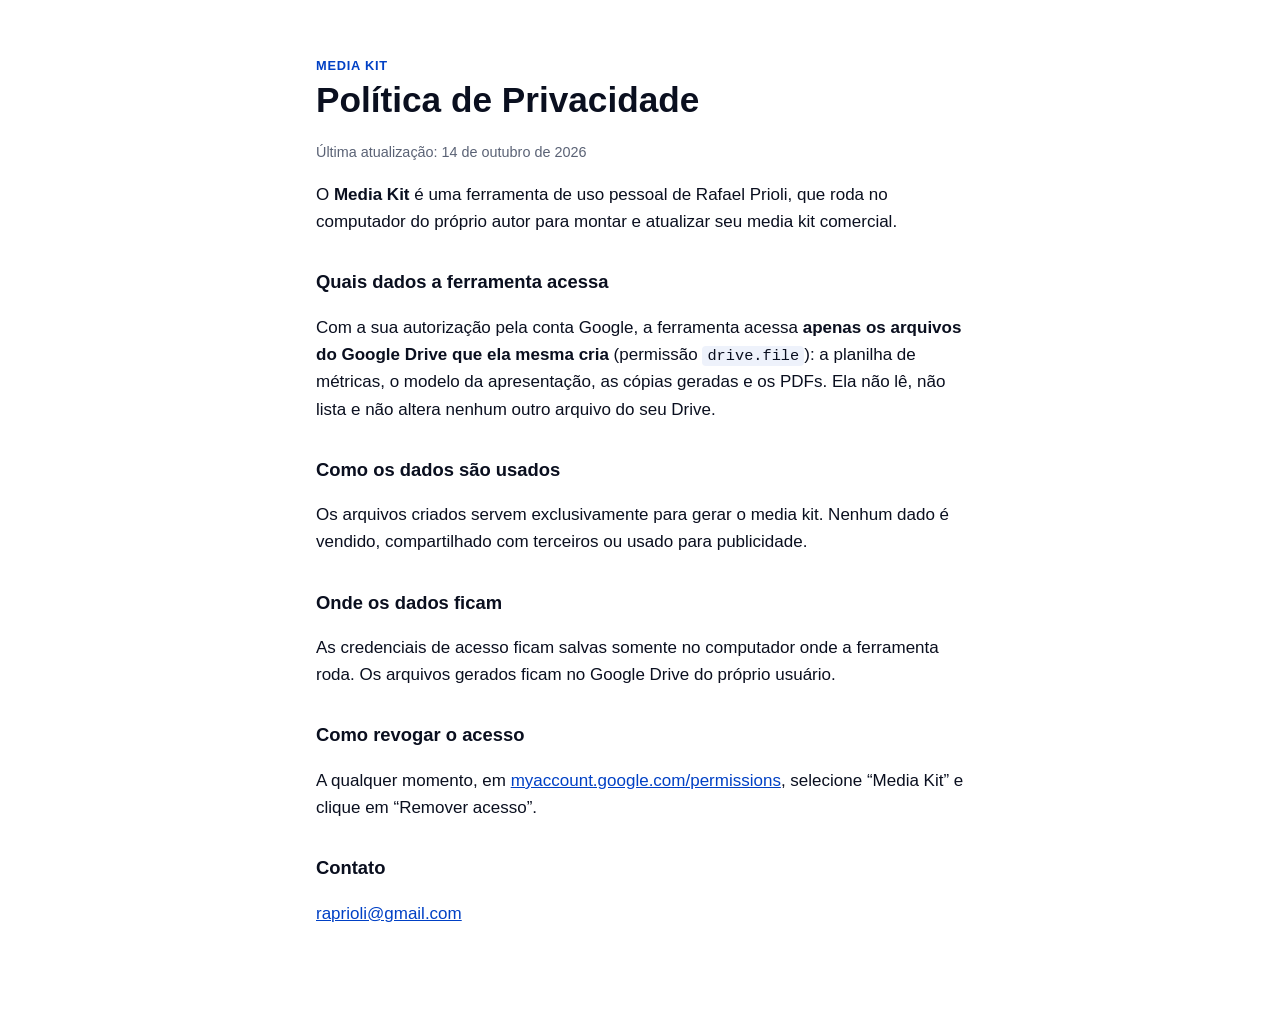
==== privacidade.html @ ebc4533e "Página inicial e política de privacidade do Media Kit Co-Authored-By: Claude Opus 5.5 <noreply@anthr" ====
<!doctype html>
<html lang="pt-BR">
<head>
<meta charset="utf-8">
<meta name="viewport" content="width=device-width, initial-scale=1">
<title>Política de Privacidade · Media Kit</title>
<link rel="stylesheet" href="estilo.css">
</head>
<body>
<main>
  <p class="rotulo"><a href="index.html">Media Kit</a></p>
  <h1>Política de Privacidade</h1>
  <p class="data">Última atualização: 14 de outubro de 2026</p>

  <p>O <strong>Media Kit</strong> é uma ferramenta de uso pessoal de Rafael Prioli,
  que roda no computador do próprio autor para montar e atualizar seu media kit comercial.</p>

  <h2>Quais dados a ferramenta acessa</h2>
  <p>Com a sua autorização pela conta Google, a ferramenta acessa <strong>apenas os
  arquivos do Google Drive que ela mesma cria</strong> (permissão <code>drive.file</code>):
  a planilha de métricas, o modelo da apresentação, as cópias geradas e os PDFs.
  Ela não lê, não lista e não altera nenhum outro arquivo do seu Drive.</p>

  <h2>Como os dados são usados</h2>
  <p>Os arquivos criados servem exclusivamente para gerar o media kit. Nenhum dado é
  vendido, compartilhado com terceiros ou usado para publicidade.</p>

  <h2>Onde os dados ficam</h2>
  <p>As credenciais de acesso ficam salvas somente no computador onde a ferramenta roda.
  Os arquivos gerados ficam no Google Drive do próprio usuário.</p>

  <h2>Como revogar o acesso</h2>
  <p>A qualquer momento, em
  <a href="https://myaccount.google.com/permissions">myaccount.google.com/permissions</a>,
  selecione “Media Kit” e clique em “Remover acesso”.</p>

  <h2>Contato</h2>
  <p><a href="mailto:raprioli@gmail.com">raprioli@gmail.com</a></p>
</main>
</body>
</html>
---- estilo.css ----
:root { --azul: #0040C5; --tinta: #0A0F1F; --cinza: #5A6275; }
* { box-sizing: border-box; }
body { margin: 0; background: #fff; color: var(--tinta);
       font: 17px/1.6 -apple-system, "Segoe UI", Roboto, Arial, sans-serif; }
main { max-width: 680px; margin: 0 auto; padding: 56px 16px 80px; }
h1 { font-size: 2.2rem; line-height: 1.15; margin: 4px 0 20px; }
h2 { font-size: 1.15rem; margin: 32px 0 6px; }
a { color: var(--azul); }
.rotulo { color: var(--azul); font-weight: 700; font-size: .8rem; letter-spacing: .06em;
          text-transform: uppercase; margin: 0; }
.rotulo a { text-decoration: none; }
.data, footer { color: var(--cinza); font-size: .9rem; }
footer { margin-top: 40px; }
code { background: #EEF2FB; padding: 1px 5px; border-radius: 4px; font-size: .9em; }
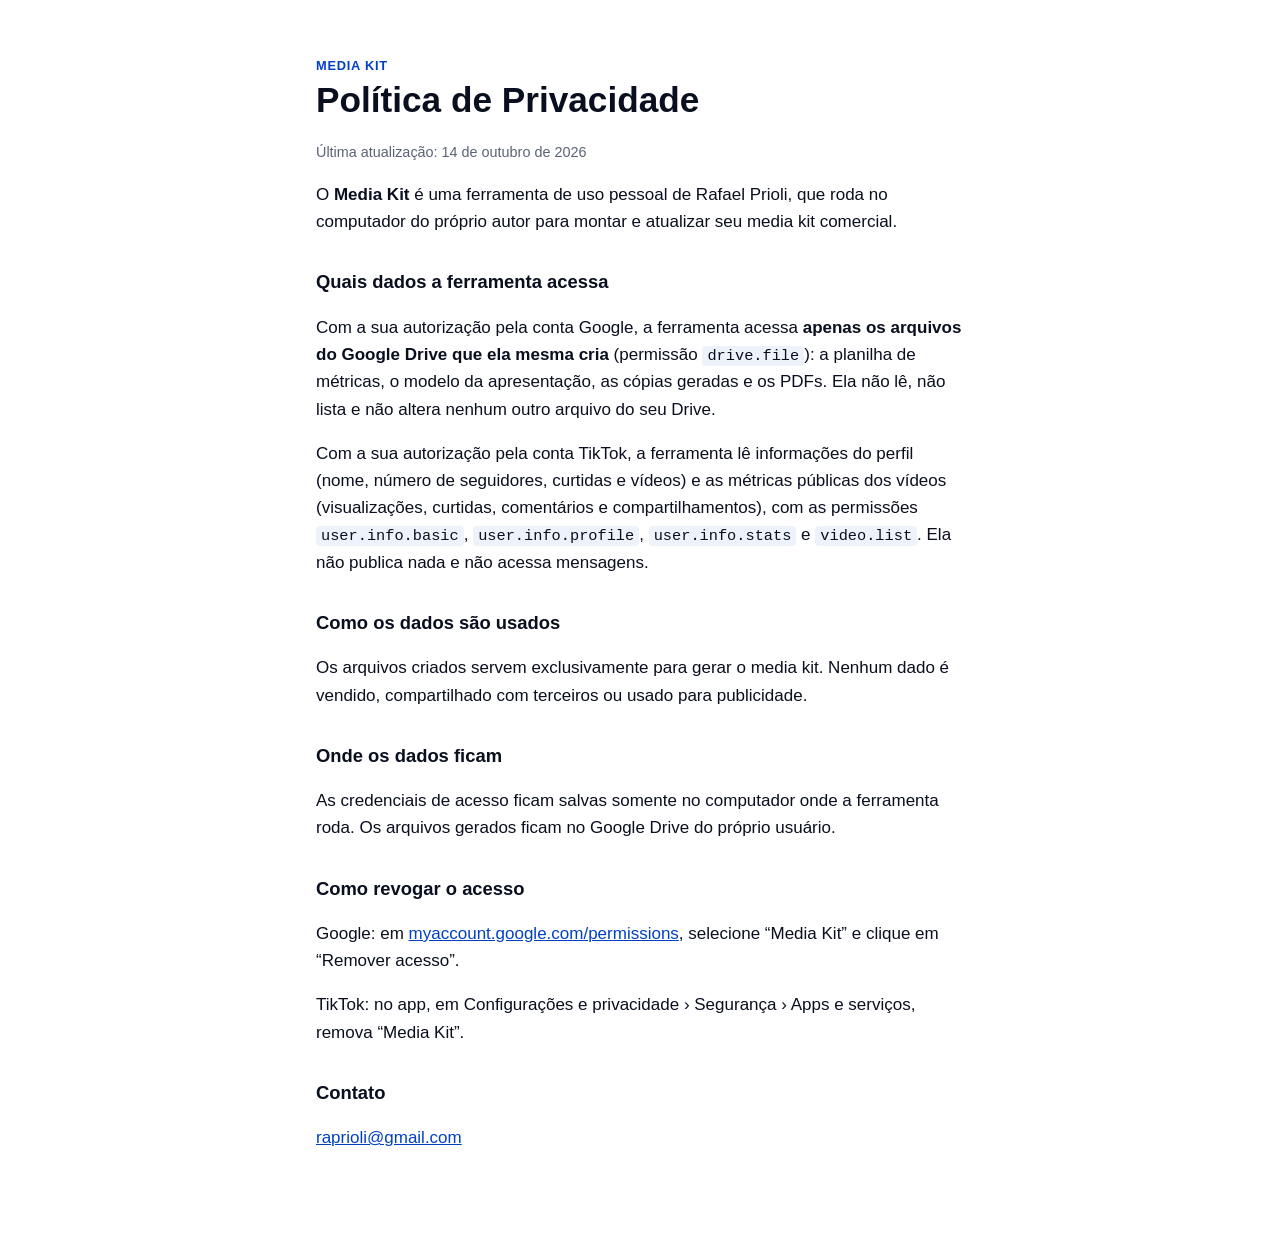
==== commit 9856139e: "Termos de Serviço e acesso do TikTok na política de privacidade Co-Authored-By: Claude Opus 5.5 <nor" ====
--- a/privacidade.html
+++ b/privacidade.html
@@ -21,6 +21,13 @@
   a planilha de métricas, o modelo da apresentação, as cópias geradas e os PDFs.
   Ela não lê, não lista e não altera nenhum outro arquivo do seu Drive.</p>
 
+  <p>Com a sua autorização pela conta TikTok, a ferramenta lê informações do
+  perfil (nome, número de seguidores, curtidas e vídeos) e as métricas públicas
+  dos vídeos (visualizações, curtidas, comentários e compartilhamentos), com as
+  permissões <code>user.info.basic</code>, <code>user.info.profile</code>,
+  <code>user.info.stats</code> e <code>video.list</code>. Ela não publica nada
+  e não acessa mensagens.</p>
+
   <h2>Como os dados são usados</h2>
   <p>Os arquivos criados servem exclusivamente para gerar o media kit. Nenhum dado é
   vendido, compartilhado com terceiros ou usado para publicidade.</p>
@@ -30,9 +37,11 @@
   Os arquivos gerados ficam no Google Drive do próprio usuário.</p>
 
   <h2>Como revogar o acesso</h2>
-  <p>A qualquer momento, em
+  <p>Google: em
   <a href="https://myaccount.google.com/permissions">myaccount.google.com/permissions</a>,
   selecione “Media Kit” e clique em “Remover acesso”.</p>
+  <p>TikTok: no app, em Configurações e privacidade › Segurança › Apps e serviços,
+  remova “Media Kit”.</p>
 
   <h2>Contato</h2>
   <p><a href="mailto:raprioli@gmail.com">raprioli@gmail.com</a></p>
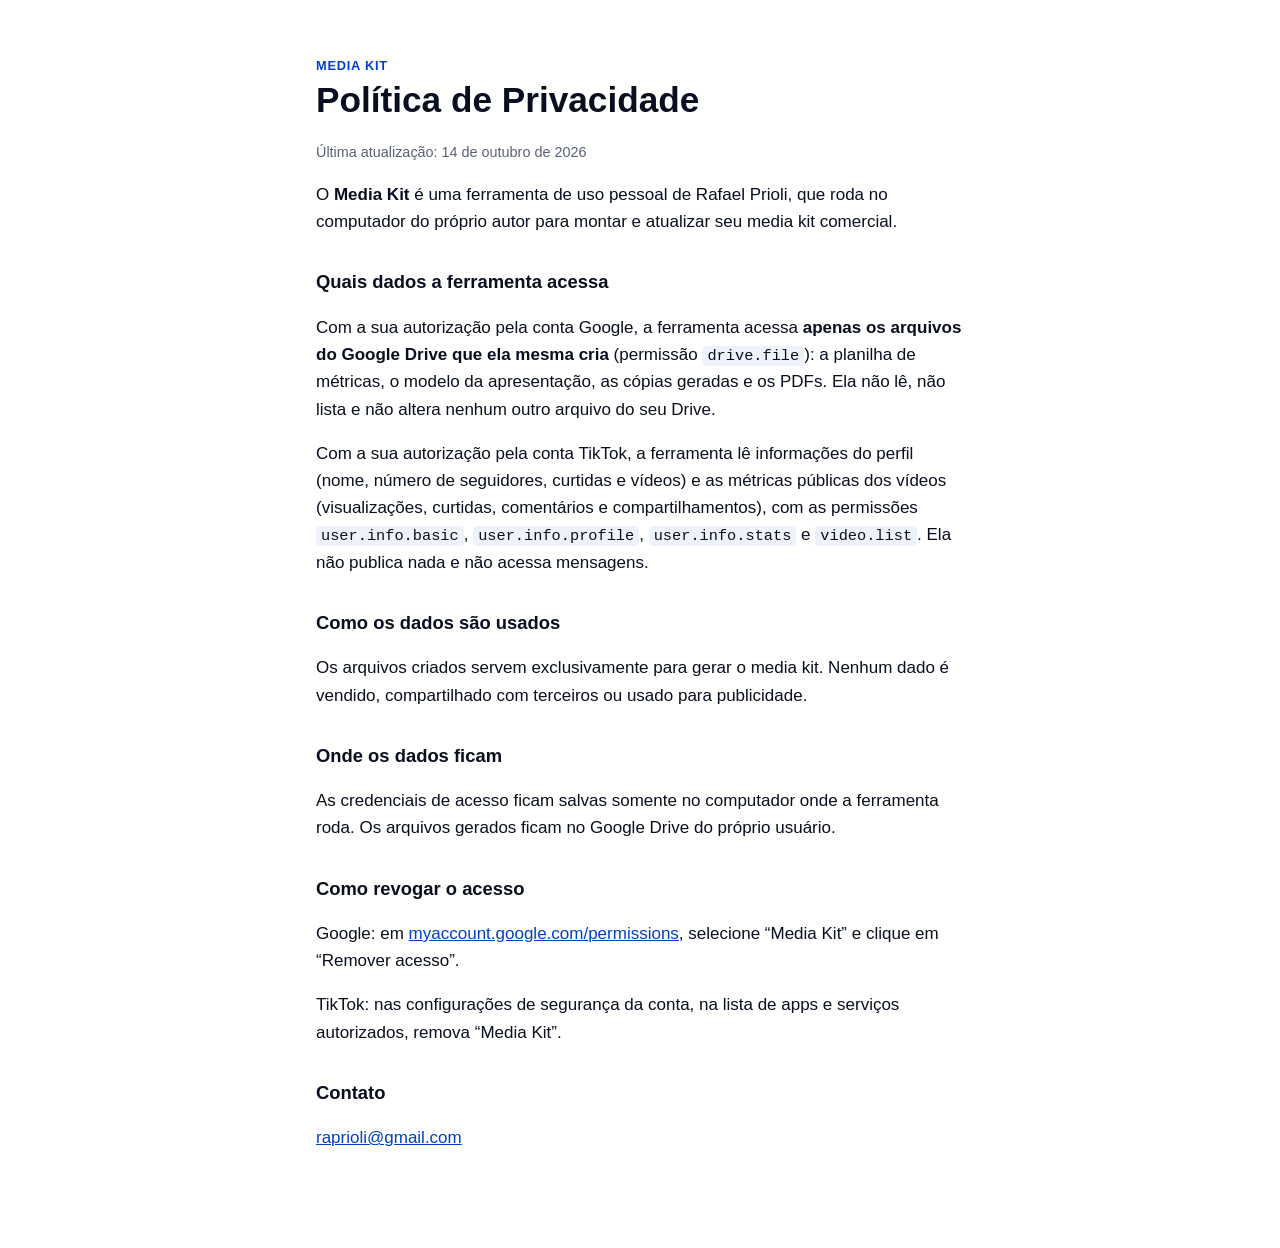
==== commit e96e0ed1: "Ajusta instrução de revogação do TikTok Co-Authored-By: Claude Opus 5.5 <noreply@anthropic.com>" ====
--- a/privacidade.html
+++ b/privacidade.html
@@ -40,7 +40,7 @@
   <p>Google: em
   <a href="https://myaccount.google.com/permissions">myaccount.google.com/permissions</a>,
   selecione “Media Kit” e clique em “Remover acesso”.</p>
-  <p>TikTok: no app, em Configurações e privacidade › Segurança › Apps e serviços,
+  <p>TikTok: nas configurações de segurança da conta, na lista de apps e serviços autorizados,
   remova “Media Kit”.</p>
 
   <h2>Contato</h2>
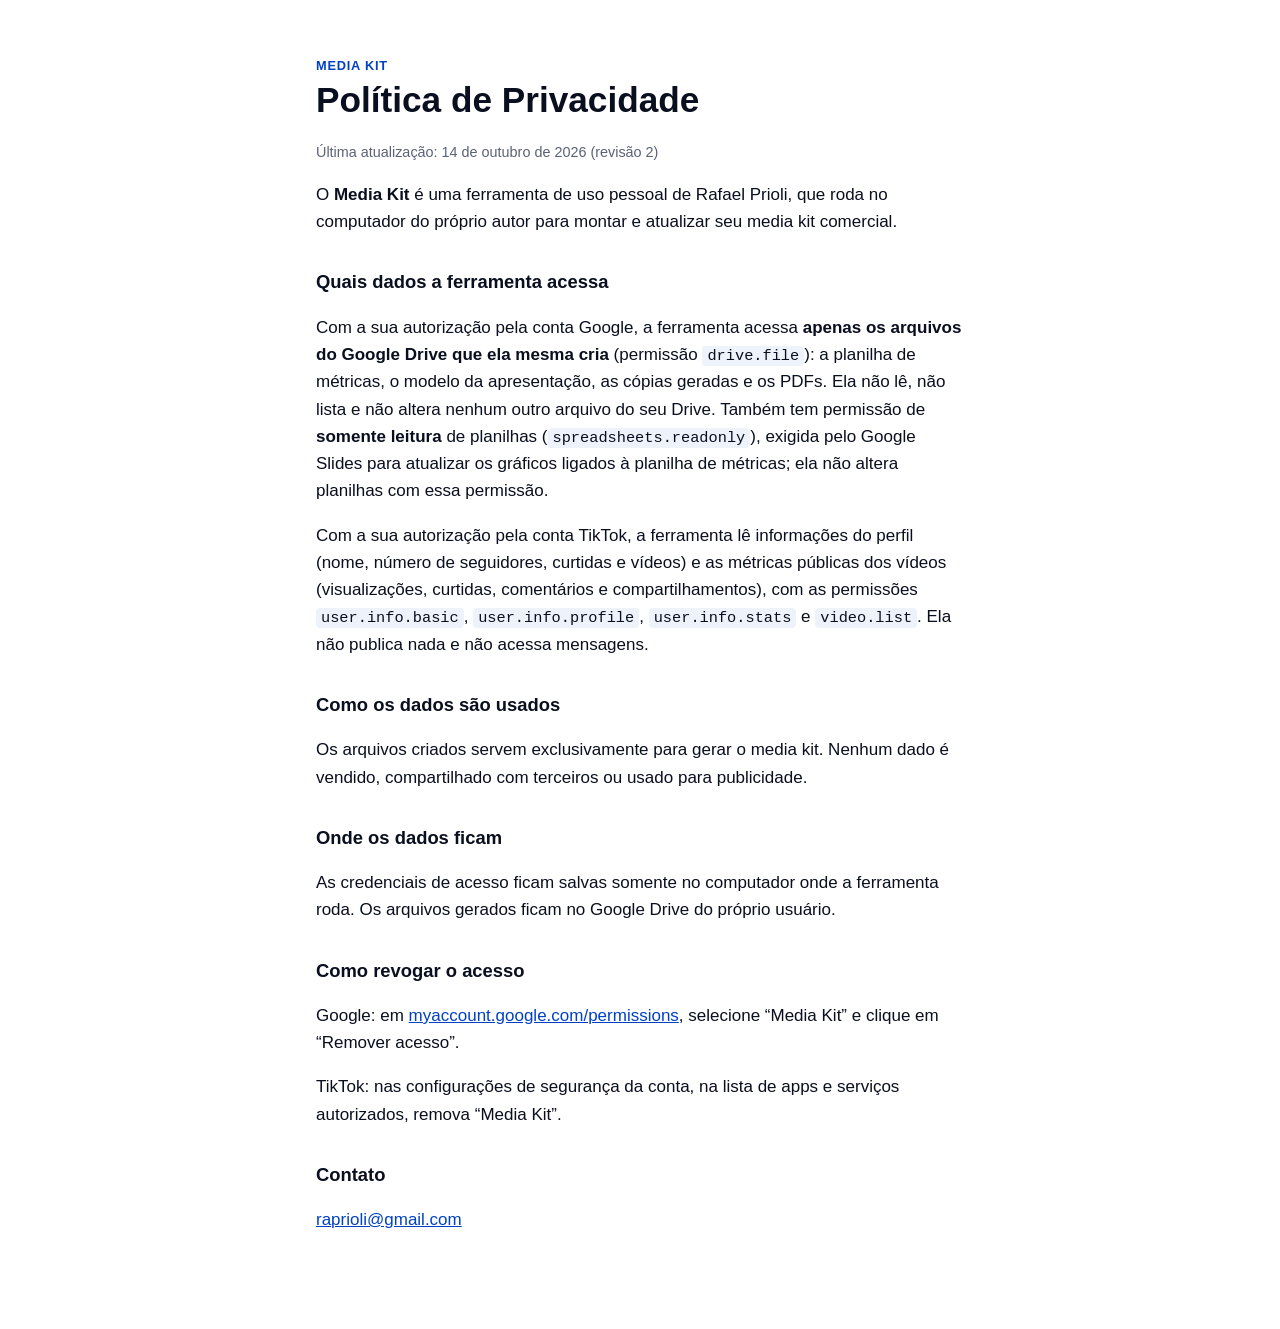
==== commit f8cef29d: "Política: permissão de leitura de planilhas para os gráficos Co-Authored-By: Claude Opus 5.5 <norepl" ====
--- a/privacidade.html
+++ b/privacidade.html
@@ -10,7 +10,7 @@
 <main>
   <p class="rotulo"><a href="index.html">Media Kit</a></p>
   <h1>Política de Privacidade</h1>
-  <p class="data">Última atualização: 14 de outubro de 2026</p>
+  <p class="data">Última atualização: 14 de outubro de 2026 (revisão 2)</p>
 
   <p>O <strong>Media Kit</strong> é uma ferramenta de uso pessoal de Rafael Prioli,
   que roda no computador do próprio autor para montar e atualizar seu media kit comercial.</p>
@@ -19,7 +19,10 @@
   <p>Com a sua autorização pela conta Google, a ferramenta acessa <strong>apenas os
   arquivos do Google Drive que ela mesma cria</strong> (permissão <code>drive.file</code>):
   a planilha de métricas, o modelo da apresentação, as cópias geradas e os PDFs.
-  Ela não lê, não lista e não altera nenhum outro arquivo do seu Drive.</p>
+  Ela não lê, não lista e não altera nenhum outro arquivo do seu Drive. Também tem
+  permissão de <strong>somente leitura</strong> de planilhas (<code>spreadsheets.readonly</code>),
+  exigida pelo Google Slides para atualizar os gráficos ligados à planilha de métricas;
+  ela não altera planilhas com essa permissão.</p>
 
   <p>Com a sua autorização pela conta TikTok, a ferramenta lê informações do
   perfil (nome, número de seguidores, curtidas e vídeos) e as métricas públicas
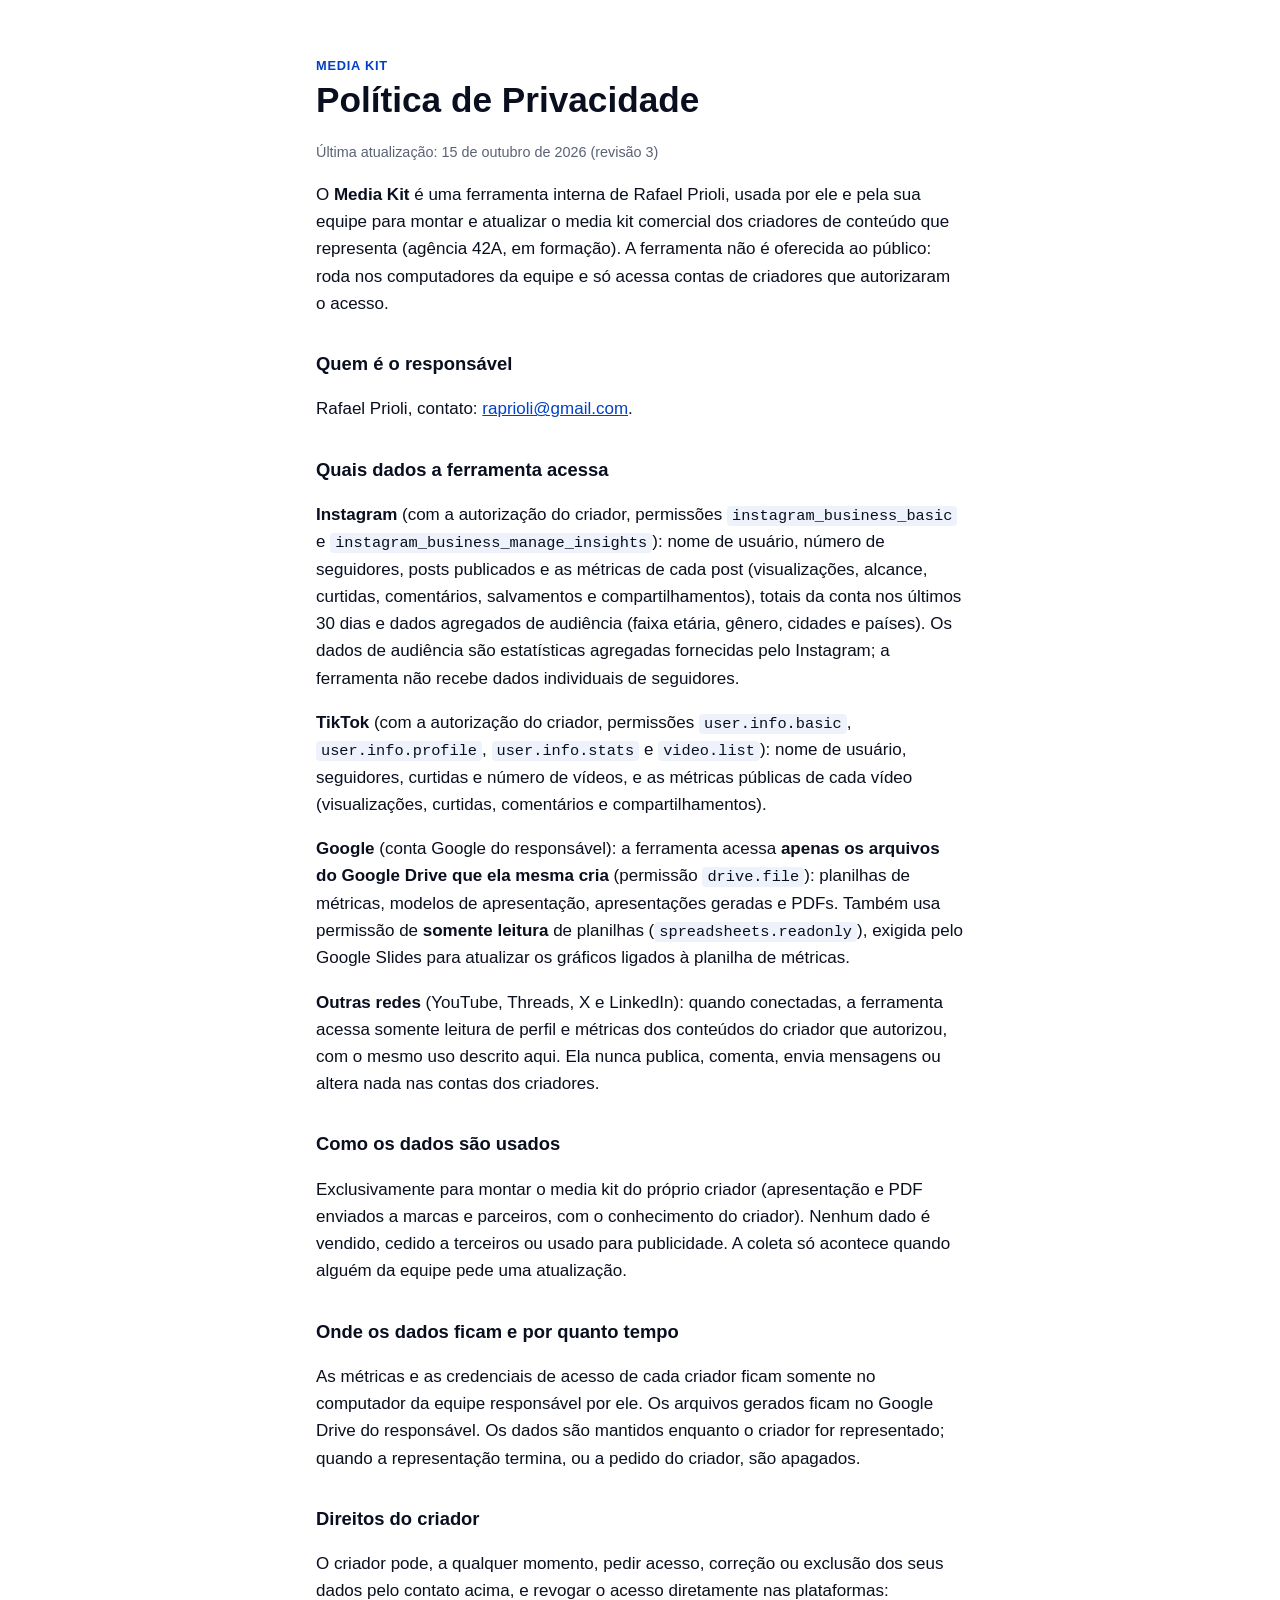
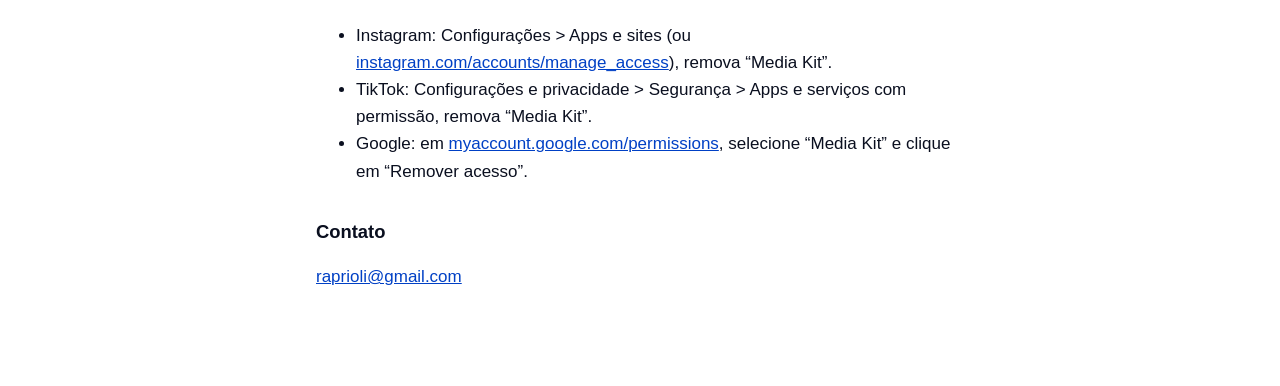
==== commit 9eb9faad: "Páginas: ferramenta interna de Rafael Prioli e equipe (42A), com Instagram e direitos do criador Co-" ====
--- a/privacidade.html
+++ b/privacidade.html
@@ -10,41 +10,64 @@
 <main>
   <p class="rotulo"><a href="index.html">Media Kit</a></p>
   <h1>Política de Privacidade</h1>
-  <p class="data">Última atualização: 14 de outubro de 2026 (revisão 2)</p>
+  <p class="data">Última atualização: 15 de outubro de 2026 (revisão 3)</p>
 
-  <p>O <strong>Media Kit</strong> é uma ferramenta de uso pessoal de Rafael Prioli,
-  que roda no computador do próprio autor para montar e atualizar seu media kit comercial.</p>
+  <p>O <strong>Media Kit</strong> é uma ferramenta interna de Rafael Prioli, usada por ele e
+  pela sua equipe para montar e atualizar o media kit comercial dos criadores de conteúdo que
+  representa (agência 42A, em formação). A ferramenta não é oferecida ao público: roda nos
+  computadores da equipe e só acessa contas de criadores que autorizaram o acesso.</p>
+
+  <h2>Quem é o responsável</h2>
+  <p>Rafael Prioli, contato: <a href="mailto:raprioli@gmail.com">raprioli@gmail.com</a>.</p>
 
   <h2>Quais dados a ferramenta acessa</h2>
-  <p>Com a sua autorização pela conta Google, a ferramenta acessa <strong>apenas os
-  arquivos do Google Drive que ela mesma cria</strong> (permissão <code>drive.file</code>):
-  a planilha de métricas, o modelo da apresentação, as cópias geradas e os PDFs.
-  Ela não lê, não lista e não altera nenhum outro arquivo do seu Drive. Também tem
+  <p><strong>Instagram</strong> (com a autorização do criador, permissões
+  <code>instagram_business_basic</code> e <code>instagram_business_manage_insights</code>):
+  nome de usuário, número de seguidores, posts publicados e as métricas de cada post
+  (visualizações, alcance, curtidas, comentários, salvamentos e compartilhamentos), totais da
+  conta nos últimos 30 dias e dados agregados de audiência (faixa etária, gênero, cidades e
+  países). Os dados de audiência são estatísticas agregadas fornecidas pelo Instagram; a
+  ferramenta não recebe dados individuais de seguidores.</p>
+
+  <p><strong>TikTok</strong> (com a autorização do criador, permissões <code>user.info.basic</code>,
+  <code>user.info.profile</code>, <code>user.info.stats</code> e <code>video.list</code>):
+  nome de usuário, seguidores, curtidas e número de vídeos, e as métricas públicas de cada
+  vídeo (visualizações, curtidas, comentários e compartilhamentos).</p>
+
+  <p><strong>Google</strong> (conta Google do responsável): a ferramenta acessa <strong>apenas
+  os arquivos do Google Drive que ela mesma cria</strong> (permissão <code>drive.file</code>):
+  planilhas de métricas, modelos de apresentação, apresentações geradas e PDFs. Também usa
   permissão de <strong>somente leitura</strong> de planilhas (<code>spreadsheets.readonly</code>),
-  exigida pelo Google Slides para atualizar os gráficos ligados à planilha de métricas;
-  ela não altera planilhas com essa permissão.</p>
+  exigida pelo Google Slides para atualizar os gráficos ligados à planilha de métricas.</p>
 
-  <p>Com a sua autorização pela conta TikTok, a ferramenta lê informações do
-  perfil (nome, número de seguidores, curtidas e vídeos) e as métricas públicas
-  dos vídeos (visualizações, curtidas, comentários e compartilhamentos), com as
-  permissões <code>user.info.basic</code>, <code>user.info.profile</code>,
-  <code>user.info.stats</code> e <code>video.list</code>. Ela não publica nada
-  e não acessa mensagens.</p>
+  <p><strong>Outras redes</strong> (YouTube, Threads, X e LinkedIn): quando conectadas, a
+  ferramenta acessa somente leitura de perfil e métricas dos conteúdos do criador que autorizou,
+  com o mesmo uso descrito aqui. Ela nunca publica, comenta, envia mensagens ou altera nada nas
+  contas dos criadores.</p>
 
   <h2>Como os dados são usados</h2>
-  <p>Os arquivos criados servem exclusivamente para gerar o media kit. Nenhum dado é
-  vendido, compartilhado com terceiros ou usado para publicidade.</p>
+  <p>Exclusivamente para montar o media kit do próprio criador (apresentação e PDF enviados a
+  marcas e parceiros, com o conhecimento do criador). Nenhum dado é vendido, cedido a terceiros
+  ou usado para publicidade. A coleta só acontece quando alguém da equipe pede uma atualização.</p>
 
-  <h2>Onde os dados ficam</h2>
-  <p>As credenciais de acesso ficam salvas somente no computador onde a ferramenta roda.
-  Os arquivos gerados ficam no Google Drive do próprio usuário.</p>
+  <h2>Onde os dados ficam e por quanto tempo</h2>
+  <p>As métricas e as credenciais de acesso de cada criador ficam somente no computador da equipe
+  responsável por ele. Os arquivos gerados ficam no Google Drive do responsável. Os dados são
+  mantidos enquanto o criador for representado; quando a representação termina, ou a pedido do
+  criador, são apagados.</p>
 
-  <h2>Como revogar o acesso</h2>
-  <p>Google: em
-  <a href="https://myaccount.google.com/permissions">myaccount.google.com/permissions</a>,
-  selecione “Media Kit” e clique em “Remover acesso”.</p>
-  <p>TikTok: nas configurações de segurança da conta, na lista de apps e serviços autorizados,
-  remova “Media Kit”.</p>
+  <h2>Direitos do criador</h2>
+  <p>O criador pode, a qualquer momento, pedir acesso, correção ou exclusão dos seus dados pelo
+  contato acima, e revogar o acesso diretamente nas plataformas:</p>
+  <ul>
+    <li>Instagram: Configurações &gt; Apps e sites (ou
+      <a href="https://www.instagram.com/accounts/manage_access/">instagram.com/accounts/manage_access</a>),
+      remova “Media Kit”.</li>
+    <li>TikTok: Configurações e privacidade &gt; Segurança &gt; Apps e serviços com permissão,
+      remova “Media Kit”.</li>
+    <li>Google: em <a href="https://myaccount.google.com/permissions">myaccount.google.com/permissions</a>,
+      selecione “Media Kit” e clique em “Remover acesso”.</li>
+  </ul>
 
   <h2>Contato</h2>
   <p><a href="mailto:raprioli@gmail.com">raprioli@gmail.com</a></p>
